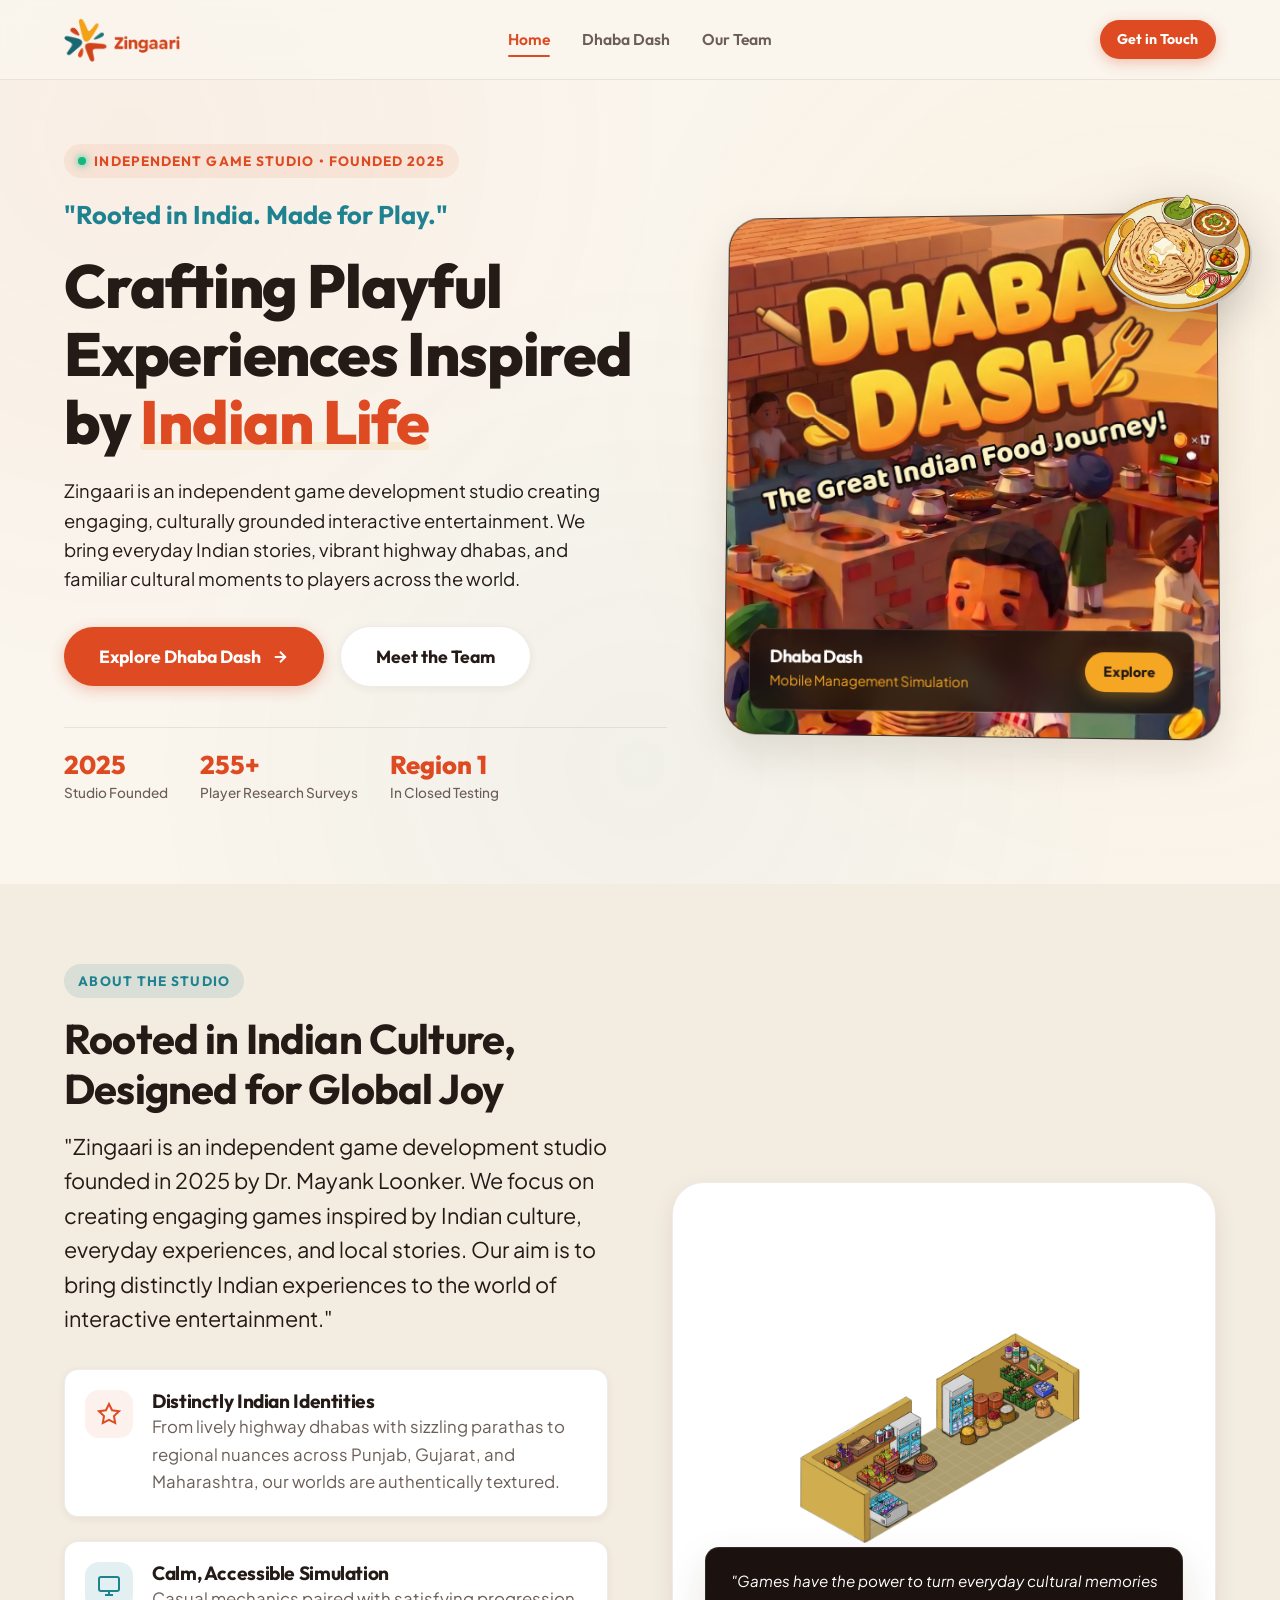
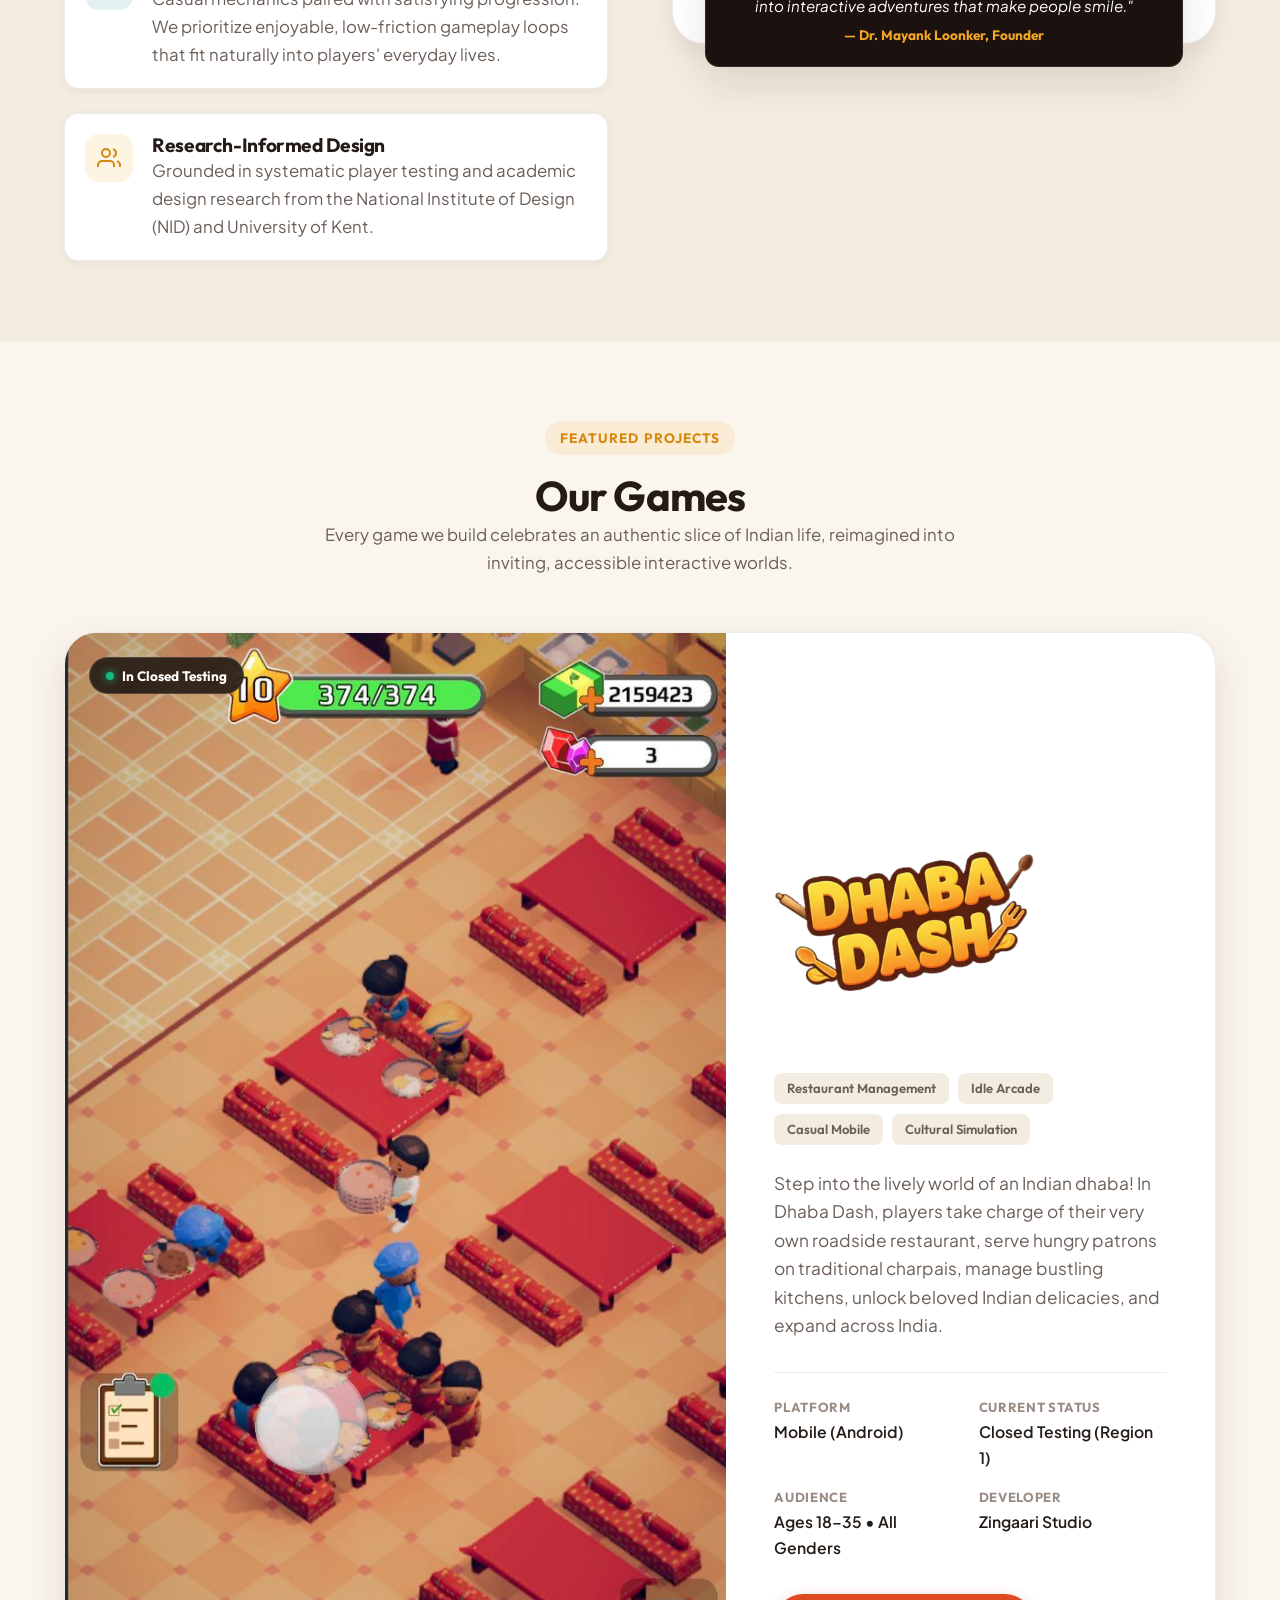
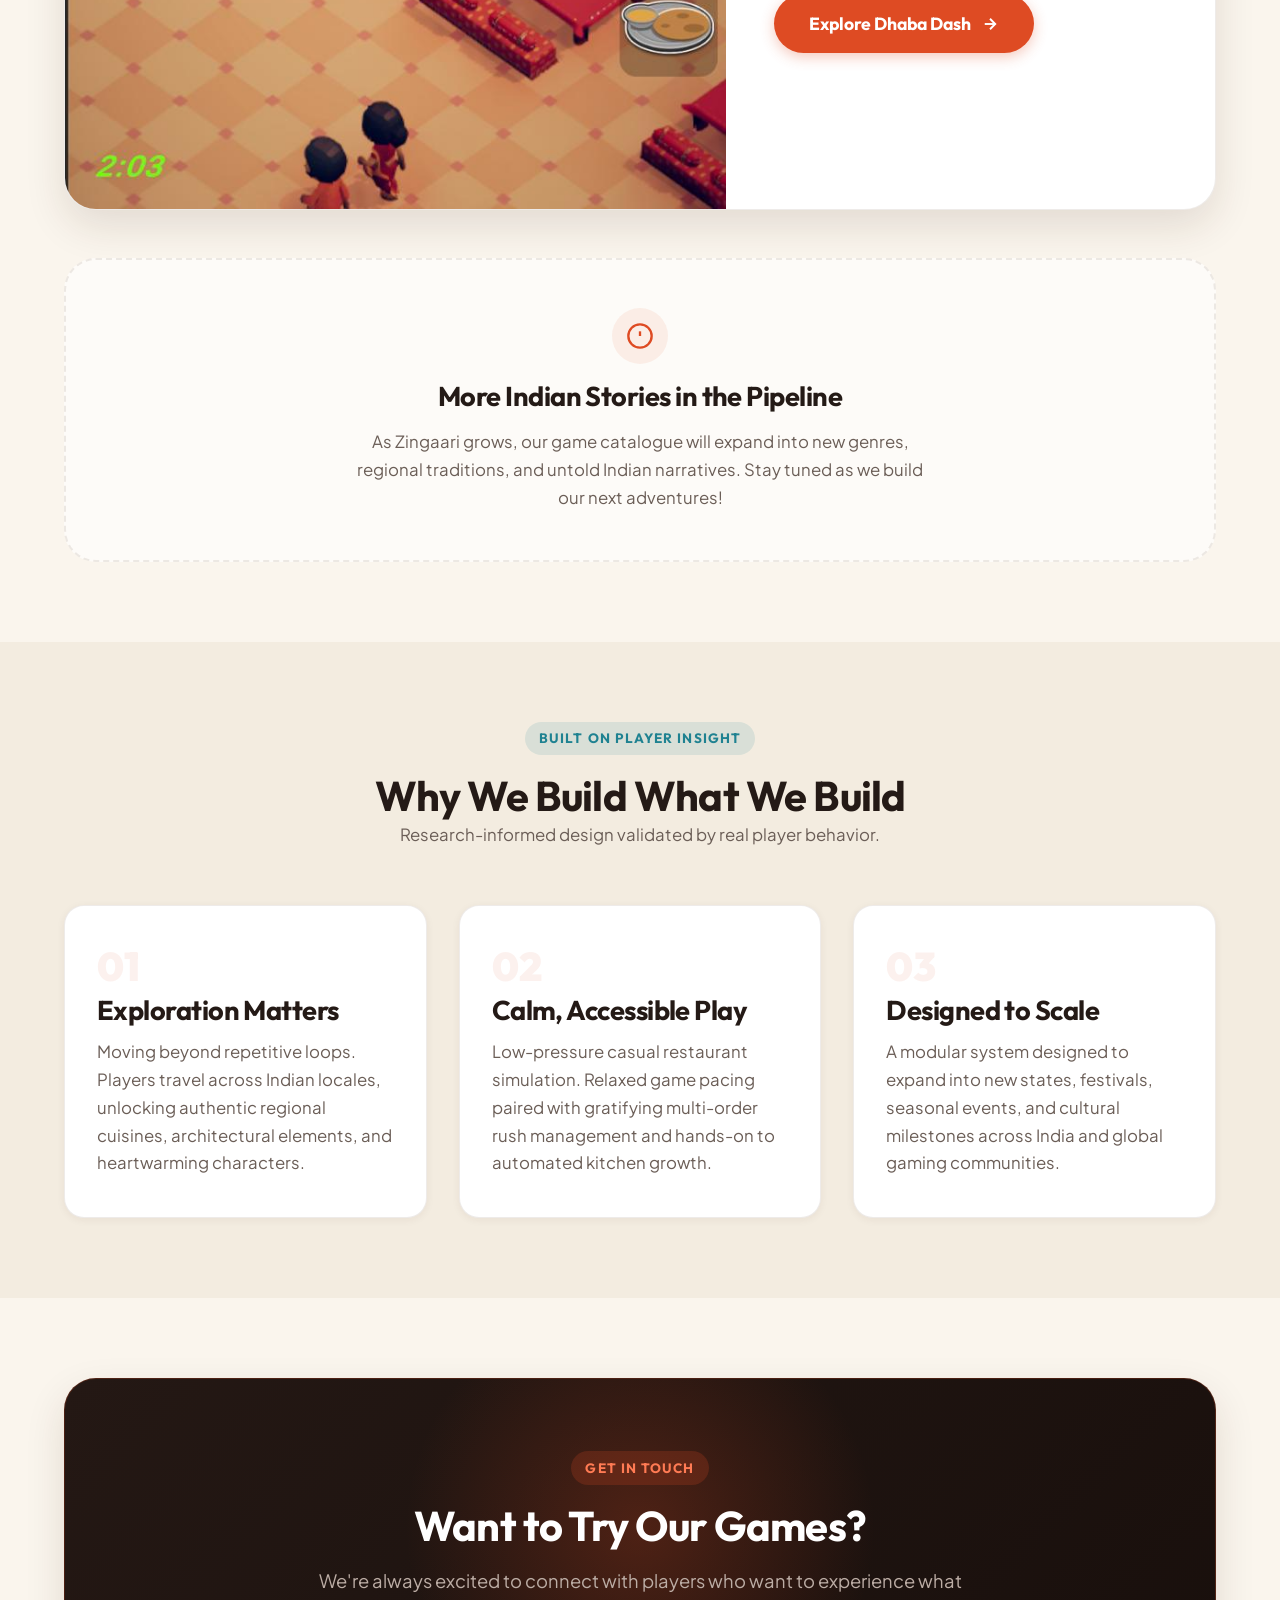
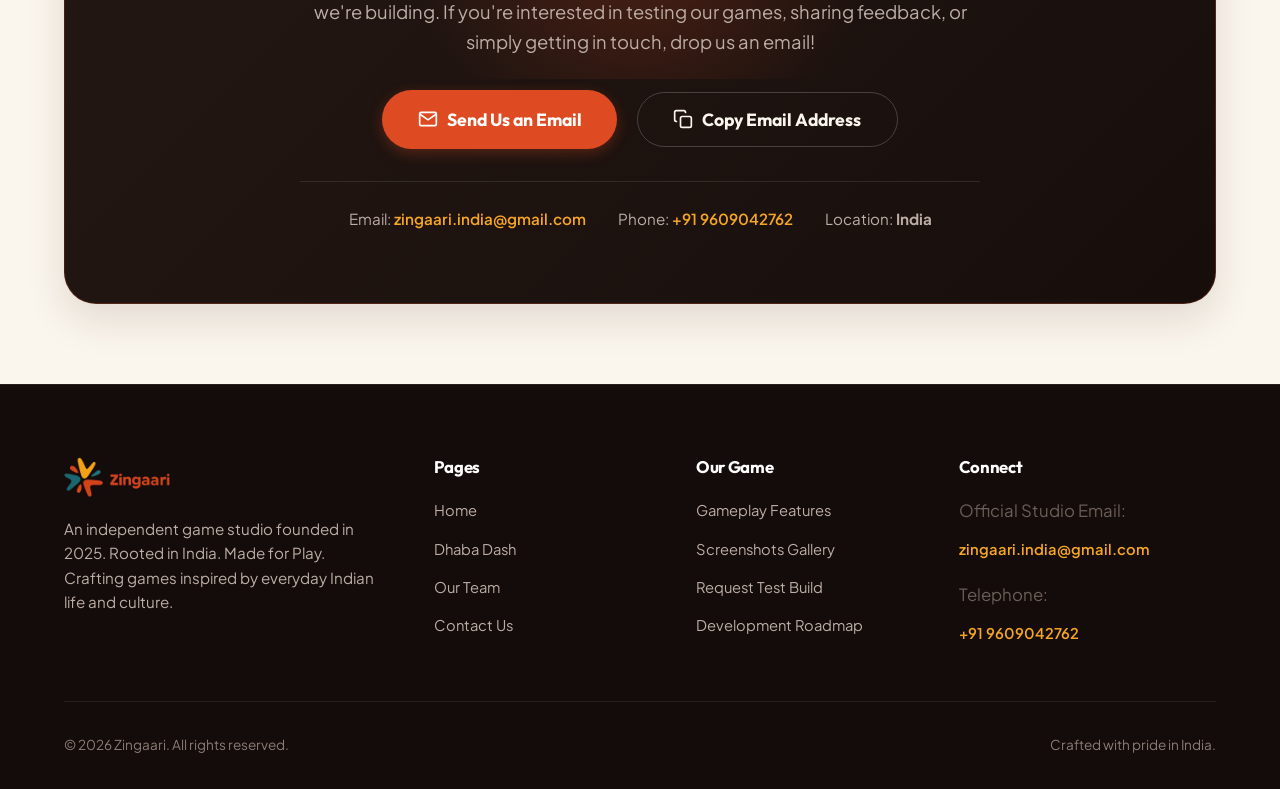
==== index.html @ 35b3c52f "Initial commit" ====
<!DOCTYPE html>
<html lang="en">
<head>
  <meta charset="UTF-8">
  <meta name="viewport" content="width=device-width, initial-scale=1.0">
  <title>Zingaari | Rooted in India. Made for Play.</title>
  <meta name="description" content="Zingaari is an independent game development studio founded in 2025 by Dr. Mayank Loonker. We create games inspired by Indian culture, everyday experiences, and local stories.">
  <meta name="keywords" content="Zingaari, Dhaba Dash, Indian game studio, Mayank Loonker, Indian mobile games, restaurant management game, game development India">
  <meta name="author" content="Zingaari">

  <!-- Open Graph / Social Sharing -->
  <meta property="og:type" content="website">
  <meta property="og:title" content="Zingaari | Rooted in India. Made for Play.">
  <meta property="og:description" content="Independent game studio creating interactive entertainment rooted in Indian culture, food, and everyday stories.">
  <meta property="og:image" content="assets/images/games/dhaba-dash-poster.jpg">
  <meta property="twitter:card" content="summary_large_image">

  <!-- Favicon -->
  <link rel="icon" type="image/png" href="favicon.png">
  <link rel="apple-touch-icon" href="apple-touch-icon.png">

  <!-- Google Fonts -->
  <link rel="preconnect" href="https://fonts.googleapis.com">
  <link rel="preconnect" href="https://fonts.gstatic.com" crossorigin>
  <link href="https://fonts.googleapis.com/css2?family=Outfit:wght@400;500;600;700;800;900&family=Plus+Jakarta+Sans:ital,wght@0,400;0,500;0,600;0,700;0,800;1,400&display=swap" rel="stylesheet">

  <!-- Stylesheet -->
  <link rel="stylesheet" href="assets/css/style.css">
</head>
<body>

  <!-- Navigation Bar -->
  <header class="site-header" role="banner">
    <div class="container nav-container">
      <a href="index.html" class="brand-logo" aria-label="Zingaari Home">
        <img src="assets/images/zingaari-logo.png" alt="Zingaari Studio Logo">
      </a>

      <nav class="nav-navigation" role="navigation" aria-label="Main Navigation">
        <ul class="nav-menu">
          <li><a href="index.html" class="nav-link active">Home</a></li>
          <li><a href="dhaba-dash.html" class="nav-link">Dhaba Dash</a></li>
          <li><a href="team.html" class="nav-link">Our Team</a></li>
        </ul>
      </nav>

      <div class="nav-actions">
        <a href="#contact" class="btn btn-primary btn-sm">Get in Touch</a>
        <button class="mobile-nav-toggle" aria-label="Toggle navigation menu" aria-expanded="false">
          <svg viewBox="0 0 24 24" fill="none" stroke="currentColor" stroke-width="2">
            <line x1="3" y1="12" x2="21" y2="12"></line>
            <line x1="3" y1="6" x2="21" y2="6"></line>
            <line x1="3" y1="18" x2="21" y2="18"></line>
          </svg>
        </button>
      </div>
    </div>

    <!-- Mobile Drawer Menu -->
    <div class="mobile-menu" role="dialog" aria-modal="true" aria-label="Mobile Navigation">
      <ul class="mobile-menu-links">
        <li><a href="index.html" class="nav-link active">Home</a></li>
        <li><a href="dhaba-dash.html" class="nav-link">Dhaba Dash (Our Game)</a></li>
        <li><a href="team.html" class="nav-link">Our Team</a></li>
        <li><a href="#contact" class="nav-link">Contact & Playtest</a></li>
      </ul>
      <a href="mailto:zingaari.india@gmail.com" class="btn btn-primary btn-sm" style="width: 100%;">Email the Studio</a>
    </div>
  </header>

  <!-- Hero Section -->
  <main>
    <section class="section hero-home">
      <div class="container">
        <div class="hero-grid">
          <div class="hero-content">
            <div class="eyebrow">
              <span class="status-dot"></span> Independent Game Studio • Founded 2025
            </div>
            <div class="hero-tagline">"Rooted in India. Made for Play."</div>
            <h1 class="hero-title">
              Crafting Playful Experiences Inspired by <span class="highlight">Indian Life</span>
            </h1>
            <p class="hero-description text-lead">
              Zingaari is an independent game development studio creating engaging, culturally grounded interactive entertainment. We bring everyday Indian stories, vibrant highway dhabas, and familiar cultural moments to players across the world.
            </p>

            <div class="hero-cta-group">
              <a href="dhaba-dash.html" class="btn btn-primary btn-lg">
                Explore Dhaba Dash
                <svg width="18" height="18" viewBox="0 0 24 24" fill="none" stroke="currentColor" stroke-width="2.5"><line x1="5" y1="12" x2="19" y2="12"></line><polyline points="12 5 19 12 12 19"></polyline></svg>
              </a>
              <a href="team.html" class="btn btn-secondary btn-lg">Meet the Team</a>
            </div>

            <!-- Stats Strip -->
            <div class="hero-stats-strip">
              <div class="hero-stat-item">
                <span class="hero-stat-value">2025</span>
                <span class="hero-stat-label">Studio Founded</span>
              </div>
              <div class="hero-stat-item">
                <span class="hero-stat-value">255+</span>
                <span class="hero-stat-label">Player Research Surveys</span>
              </div>
              <div class="hero-stat-item">
                <span class="hero-stat-value">Region 1</span>
                <span class="hero-stat-label">In Closed Testing</span>
              </div>
            </div>
          </div>

          <!-- Hero Art Showcase -->
          <div class="hero-visual">
            <div class="hero-art-card">
              <img src="assets/images/games/dhaba-dash-poster.jpg" alt="Dhaba Dash Key Artwork - Dashing through the Indian Dhaba" loading="eager">
              <div class="hero-badge-floating">
                <div class="badge-info">
                  <h4>Dhaba Dash</h4>
                  <span>Mobile Management Simulation</span>
                </div>
                <a href="dhaba-dash.html" class="btn btn-gold btn-sm">Explore</a>
              </div>
            </div>
            <!-- Paratha accent element -->
            <img src="assets/images/illustrations/paratha-platter.png" alt="Aloo Paratha Thali" class="floating-paratha-art">
          </div>
        </div>
      </div>
    </section>

    <!-- About Zingaari Section -->
    <section class="section section-alt" id="about">
      <div class="container">
        <div class="about-grid">
          <div class="about-content">
            <div class="eyebrow eyebrow-teal">About The Studio</div>
            <h2>Rooted in Indian Culture, Designed for Global Joy</h2>
            <p class="text-lead" style="margin-top: 1rem;">
              "Zingaari is an independent game development studio founded in 2025 by Dr. Mayank Loonker. We focus on creating engaging games inspired by Indian culture, everyday experiences, and local stories. Our aim is to bring distinctly Indian experiences to the world of interactive entertainment."
            </p>

            <div class="about-features">
              <div class="about-feature-item">
                <div class="feature-icon-wrapper">
                  <svg viewBox="0 0 24 24" fill="none" stroke="currentColor" stroke-width="2"><path d="M12 2l3.09 6.26L22 9.27l-5 4.87 1.18 6.88L12 17.77l-6.18 3.25L7 14.14 2 9.27l6.91-1.01L12 2z"></path></svg>
                </div>
                <div>
                  <h4>Distinctly Indian Identities</h4>
                  <p>From lively highway dhabas with sizzling parathas to regional nuances across Punjab, Gujarat, and Maharashtra, our worlds are authentically textured.</p>
                </div>
              </div>

              <div class="about-feature-item">
                <div class="feature-icon-wrapper feature-icon-teal">
                  <svg viewBox="0 0 24 24" fill="none" stroke="currentColor" stroke-width="2"><rect x="2" y="3" width="20" height="14" rx="2" ry="2"></rect><line x1="8" y1="21" x2="16" y2="21"></line><line x1="12" y1="17" x2="12" y2="21"></line></svg>
                </div>
                <div>
                  <h4>Calm, Accessible Simulation</h4>
                  <p>Casual mechanics paired with satisfying progression. We prioritize enjoyable, low-friction gameplay loops that fit naturally into players' everyday lives.</p>
                </div>
              </div>

              <div class="about-feature-item">
                <div class="feature-icon-wrapper feature-icon-gold">
                  <svg viewBox="0 0 24 24" fill="none" stroke="currentColor" stroke-width="2"><path d="M17 21v-2a4 4 0 0 0-4-4H5a4 4 0 0 0-4 4v2"></path><circle cx="9" cy="7" r="4"></circle><path d="M23 21v-2a4 4 0 0 0-3-3.87"></path><path d="M16 3.13a4 4 0 0 1 0 7.75"></path></svg>
                </div>
                <div>
                  <h4>Research-Informed Design</h4>
                  <p>Grounded in systematic player testing and academic design research from the National Institute of Design (NID) and University of Kent.</p>
                </div>
              </div>
            </div>
          </div>

          <div class="about-visual">
            <div class="about-illustration-wrap">
              <img src="assets/images/illustrations/pantry-store.png" alt="Dhaba Dash Isometric Pantry & Spice Store">
              <div class="quote-bubble">
                "Games have the power to turn everyday cultural memories into interactive adventures that make people smile."
                <cite>— Dr. Mayank Loonker, Founder</cite>
              </div>
            </div>
          </div>
        </div>
      </div>
    </section>

    <!-- Our Games Section -->
    <section class="section" id="games">
      <div class="container">
        <div class="section-header">
          <div class="eyebrow eyebrow-gold">Featured Projects</div>
          <h2>Our Games</h2>
          <p>Every game we build celebrates an authentic slice of Indian life, reimagined into inviting, accessible interactive worlds.</p>
        </div>

        <div class="games-showcase">
          <!-- Flagship Game: Dhaba Dash -->
          <article class="game-card-flagship">
            <div class="game-card-visual">
              <img src="assets/images/games/gameplay-serving.jpg" alt="Dhaba Dash In-Game Gameplay - Serving food on Charpais">
              <div class="game-tag-pill">
                <span class="status-dot"></span> In Closed Testing
              </div>
            </div>

            <div class="game-card-content">
              <div class="game-logo-display">
                <img src="assets/images/games/dhaba-dash-logo.png" alt="Dhaba Dash Game Logo">
              </div>

              <div class="game-genre-badges">
                <span class="badge-meta">Restaurant Management</span>
                <span class="badge-meta">Idle Arcade</span>
                <span class="badge-meta">Casual Mobile</span>
                <span class="badge-meta">Cultural Simulation</span>
              </div>

              <p class="game-desc">
                Step into the lively world of an Indian dhaba! In Dhaba Dash, players take charge of their very own roadside restaurant, serve hungry patrons on traditional charpais, manage bustling kitchens, unlock beloved Indian delicacies, and expand across India.
              </p>

              <div class="game-specs-mini">
                <div class="spec-entry">
                  <strong>Platform</strong>
                  <span>Mobile (Android)</span>
                </div>
                <div class="spec-entry">
                  <strong>Current Status</strong>
                  <span>Closed Testing (Region 1)</span>
                </div>
                <div class="spec-entry">
                  <strong>Audience</strong>
                  <span>Ages 18–35 • All Genders</span>
                </div>
                <div class="spec-entry">
                  <strong>Developer</strong>
                  <span>Zingaari Studio</span>
                </div>
              </div>

              <div class="game-actions">
                <a href="dhaba-dash.html" class="btn btn-primary btn-lg">
                  Explore Dhaba Dash
                  <svg width="18" height="18" viewBox="0 0 24 24" fill="none" stroke="currentColor" stroke-width="2.5"><line x1="5" y1="12" x2="19" y2="12"></line><polyline points="12 5 19 12 12 19"></polyline></svg>
                </a>
              </div>
            </div>
          </article>

          <!-- Future Game Slot -->
          <div class="game-card-future">
            <div class="future-icon">
              <svg viewBox="0 0 24 24" fill="none" stroke="currentColor" stroke-width="2"><circle cx="12" cy="12" r="10"></circle><line x1="12" y1="8" x2="12" y2="12"></line><line x1="12" y1="16" x2="12.01" y2="16"></line></svg>
            </div>
            <h3>More Indian Stories in the Pipeline</h3>
            <p style="max-width: 580px; margin: 0 auto;">
              As Zingaari grows, our game catalogue will expand into new genres, regional traditions, and untold Indian narratives. Stay tuned as we build our next adventures!
            </p>
          </div>
        </div>
      </div>
    </section>

    <!-- Studio Pillars & Numbers Section -->
    <section class="section section-alt">
      <div class="container">
        <div class="section-header">
          <div class="eyebrow eyebrow-teal">Built on Player Insight</div>
          <h2>Why We Build What We Build</h2>
          <p>Research-informed design validated by real player behavior.</p>
        </div>

        <div class="pillars-grid">
          <div class="pillar-card">
            <div class="pillar-number">01</div>
            <h3>Exploration Matters</h3>
            <p>Moving beyond repetitive loops. Players travel across Indian locales, unlocking authentic regional cuisines, architectural elements, and heartwarming characters.</p>
          </div>

          <div class="pillar-card">
            <div class="pillar-number">02</div>
            <h3>Calm, Accessible Play</h3>
            <p>Low-pressure casual restaurant simulation. Relaxed game pacing paired with gratifying multi-order rush management and hands-on to automated kitchen growth.</p>
          </div>

          <div class="pillar-card">
            <div class="pillar-number">03</div>
            <h3>Designed to Scale</h3>
            <p>A modular system designed to expand into new states, festivals, seasonal events, and cultural milestones across India and global gaming communities.</p>
          </div>
        </div>
      </div>
    </section>

    <!-- Contact & Playtest Section -->
    <section class="section" id="contact">
      <div class="container">
        <div class="contact-card-banner">
          <div class="contact-card-inner">
            <div class="eyebrow" style="background: rgba(222, 75, 35, 0.2); color: #FF7B54;">Get In Touch</div>
            <h2>Want to Try Our Games?</h2>
            <p>
              We're always excited to connect with players who want to experience what we're building. If you're interested in testing our games, sharing feedback, or simply getting in touch, drop us an email!
            </p>

            <div class="contact-action-group">
              <a href="mailto:zingaari.india@gmail.com?subject=Inquiry%20from%20Zingaari%20Website" class="btn btn-primary btn-lg">
                <svg width="20" height="20" viewBox="0 0 24 24" fill="none" stroke="currentColor" stroke-width="2"><path d="M4 4h16c1.1 0 2 .9 2 2v12c0 1.1-.9 2-2 2H4c-1.1 0-2-.9-2-2V6c0-1.1.9-2 2-2z"></path><polyline points="22,6 12,13 2,6"></polyline></svg>
                Send Us an Email
              </a>
              <button onclick="copyEmail('zingaari.india@gmail.com', event)" class="btn btn-outline-dark btn-lg">
                <svg width="20" height="20" viewBox="0 0 24 24" fill="none" stroke="currentColor" stroke-width="2"><rect x="9" y="9" width="13" height="13" rx="2" ry="2"></rect><path d="M5 15H4a2 2 0 0 1-2-2V4a2 2 0 0 1 2-2h9a2 2 0 0 1 2 2v1"></path></svg>
                Copy Email Address
              </button>
            </div>

            <div class="contact-meta-row">
              <div>Email: <a href="mailto:zingaari.india@gmail.com" class="meta-link">zingaari.india@gmail.com</a></div>
              <div>Phone: <a href="tel:+919609042762" class="meta-link">+91 9609042762</a></div>
              <div>Location: <strong>India</strong></div>
            </div>
          </div>
        </div>
      </div>
    </section>
  </main>

  <!-- Footer -->
  <footer class="site-footer" role="contentinfo">
    <div class="container">
      <div class="footer-top">
        <div class="footer-brand">
          <img src="assets/images/zingaari-logo.png" alt="Zingaari Studio Logo">
          <p>
            An independent game studio founded in 2025. Rooted in India. Made for Play. Crafting games inspired by everyday Indian life and culture.
          </p>
        </div>

        <div class="footer-col">
          <h4>Pages</h4>
          <ul class="footer-links">
            <li><a href="index.html">Home</a></li>
            <li><a href="dhaba-dash.html">Dhaba Dash</a></li>
            <li><a href="team.html">Our Team</a></li>
            <li><a href="#contact">Contact Us</a></li>
          </ul>
        </div>

        <div class="footer-col">
          <h4>Our Game</h4>
          <ul class="footer-links">
            <li><a href="dhaba-dash.html#features">Gameplay Features</a></li>
            <li><a href="dhaba-dash.html#visuals">Screenshots Gallery</a></li>
            <li><a href="dhaba-dash.html#playtest">Request Test Build</a></li>
            <li><a href="dhaba-dash.html#roadmap">Development Roadmap</a></li>
          </ul>
        </div>

        <div class="footer-col">
          <h4>Connect</h4>
          <div class="footer-contact-info">
            <p>Official Studio Email:</p>
            <a href="mailto:zingaari.india@gmail.com">zingaari.india@gmail.com</a>
            <p style="margin-top: 0.5rem;">Telephone:</p>
            <a href="tel:+919609042762">+91 9609042762</a>
          </div>
        </div>
      </div>

      <div class="footer-bottom">
        <div>&copy; 2026 Zingaari. All rights reserved.</div>
        <div>Crafted with pride in India.</div>
      </div>
    </div>
  </footer>

  <script src="assets/js/main.js"></script>
</body>
</html>
---- assets/css/style.css ----
/* ==========================================================================
   Zingaari Studio - Official Website Stylesheet
   Rooted in India. Made for Play.
   ========================================================================== */

:root {
  /* Brand Color Palette */
  --color-primary: #DE4B23;         /* Zingaari Terracotta Vermilion */
  --color-primary-dark: #B83512;
  --color-primary-light: #FF663D;
  --color-primary-soft: rgba(222, 75, 35, 0.08);
  --color-primary-glow: rgba(222, 75, 35, 0.25);

  --color-secondary: #F5A623;       /* Marigold / Amber Gold */
  --color-secondary-dark: #D4880D;
  --color-secondary-soft: rgba(245, 166, 35, 0.12);

  --color-teal: #1F8291;            /* Indian Heritage Teal */
  --color-teal-dark: #15626D;
  --color-teal-soft: rgba(31, 130, 145, 0.12);

  /* Light Theme / Parchment Canvas */
  --bg-page: #FAF5ED;              /* Warm parchment */
  --bg-page-alt: #F3ECE0;          /* Warm sand */
  --bg-card: #FFFFFF;
  --bg-card-hover: #FFFFFF;
  --text-main: #241A16;            /* Deep spiced charcoal */
  --text-muted: #6B5E57;
  --text-subtle: #988B83;
  --border-light: rgba(90, 60, 45, 0.10);
  --border-hover: rgba(222, 75, 35, 0.35);

  /* Dark Theme Accents */
  --bg-dark: #1B120F;              /* Tandoor dark charcoal */
  --bg-dark-card: #271C17;
  --bg-dark-card-hover: #33241F;
  --text-dark-main: #FAF5ED;
  --text-dark-muted: #BCADA5;
  --border-dark: rgba(255, 255, 255, 0.08);

  /* Typography */
  --font-heading: 'Outfit', -apple-system, BlinkMacSystemFont, 'Segoe UI', Roboto, sans-serif;
  --font-body: 'Plus Jakarta Sans', -apple-system, BlinkMacSystemFont, 'Segoe UI', Roboto, sans-serif;

  /* Shadows */
  --shadow-sm: 0 2px 8px rgba(60, 30, 20, 0.06);
  --shadow-md: 0 8px 24px rgba(60, 30, 20, 0.08);
  --shadow-lg: 0 16px 40px rgba(60, 30, 20, 0.12);
  --shadow-glow: 0 10px 30px rgba(222, 75, 35, 0.25);

  /* Radii */
  --radius-sm: 8px;
  --radius-md: 14px;
  --radius-lg: 20px;
  --radius-xl: 32px;
  --radius-full: 9999px;

  /* Layout */
  --container-max: 1200px;
  --nav-height: 80px;
  --transition-fast: 0.2s cubic-bezier(0.16, 1, 0.3, 1);
  --transition-smooth: 0.3s cubic-bezier(0.16, 1, 0.3, 1);
}

/* Base Reset */
*, *::before, *::after {
  box-sizing: border-box;
  margin: 0;
  padding: 0;
}

html {
  font-size: 16px;
  scroll-behavior: smooth;
  scroll-padding-top: calc(var(--nav-height) + 20px);
  -webkit-font-smoothing: antialiased;
  -moz-osx-font-smoothing: grayscale;
}

body {
  font-family: var(--font-body);
  color: var(--text-main);
  background-color: var(--bg-page);
  line-height: 1.65;
  overflow-x: hidden;
  position: relative;
}

/* Background Atmosphere */
body::before {
  content: '';
  position: fixed;
  top: 0;
  left: 0;
  width: 100vw;
  height: 100vh;
  background-image: 
    radial-gradient(circle at 10% 15%, rgba(222, 75, 35, 0.04) 0%, transparent 40%),
    radial-gradient(circle at 90% 45%, rgba(245, 166, 35, 0.05) 0%, transparent 45%),
    radial-gradient(circle at 50% 85%, rgba(31, 130, 145, 0.04) 0%, transparent 50%);
  pointer-events: none;
  z-index: -1;
}

img {
  max-width: 100%;
  height: auto;
  display: block;
}

a {
  color: inherit;
  text-decoration: none;
  transition: var(--transition-fast);
}

button {
  font-family: inherit;
  border: none;
  background: none;
  cursor: pointer;
  outline: none;
}

/* Typography Helpers */
h1, h2, h3, h4, h5, h6 {
  font-family: var(--font-heading);
  color: var(--text-main);
  line-height: 1.2;
  font-weight: 700;
  letter-spacing: -0.02em;
}

h1 { font-size: clamp(2.4rem, 5vw, 3.8rem); font-weight: 800; }
h2 { font-size: clamp(1.8rem, 3.5vw, 2.6rem); }
h3 { font-size: clamp(1.3rem, 2.2vw, 1.7rem); }
h4 { font-size: 1.2rem; }

p {
  color: var(--text-muted);
  font-size: 1.05rem;
}

.text-lead {
  font-size: clamp(1.15rem, 2vw, 1.35rem);
  line-height: 1.6;
  color: var(--text-main);
}

.eyebrow {
  display: inline-flex;
  align-items: center;
  gap: 0.5rem;
  font-family: var(--font-heading);
  font-size: 0.85rem;
  font-weight: 700;
  text-transform: uppercase;
  letter-spacing: 0.08em;
  color: var(--color-primary);
  background: var(--color-primary-soft);
  padding: 0.35rem 0.9rem;
  border-radius: var(--radius-full);
  margin-bottom: 1rem;
}

.eyebrow-teal {
  color: var(--color-teal);
  background: var(--color-teal-soft);
}

.eyebrow-gold {
  color: var(--color-secondary-dark);
  background: var(--color-secondary-soft);
}

/* Layout Containers */
.container {
  width: 100%;
  max-width: var(--container-max);
  margin-left: auto;
  margin-right: auto;
  padding-left: 1.5rem;
  padding-right: 1.5rem;
}

.section {
  padding: 5rem 0;
  position: relative;
}

.section-lg {
  padding: 7rem 0;
}

.section-dark {
  background-color: var(--bg-dark);
  color: var(--text-dark-main);
}

.section-dark h1,
.section-dark h2,
.section-dark h3,
.section-dark h4 {
  color: var(--text-dark-main);
}

.section-dark p {
  color: var(--text-dark-muted);
}

.section-alt {
  background-color: var(--bg-page-alt);
}

.section-header {
  text-align: center;
  max-width: 680px;
  margin: 0 auto 3.5rem;
}

.section-header.text-left {
  text-align: left;
  margin-left: 0;
}

/* ==========================================================================
   Navigation Bar
   ========================================================================== */

.site-header {
  position: sticky;
  top: 0;
  width: 100%;
  height: var(--nav-height);
  background: rgba(250, 245, 237, 0.88);
  backdrop-filter: blur(12px);
  -webkit-backdrop-filter: blur(12px);
  border-bottom: 1px solid var(--border-light);
  z-index: 1000;
  transition: var(--transition-smooth);
}

.site-header.scrolled {
  background: rgba(250, 245, 237, 0.96);
  box-shadow: 0 4px 20px rgba(40, 20, 10, 0.05);
}

.nav-container {
  display: flex;
  align-items: center;
  justify-content: space-between;
  height: 100%;
}

.brand-logo {
  display: flex;
  align-items: center;
  gap: 0.75rem;
  text-decoration: none;
}

.brand-logo img {
  height: 44px;
  width: auto;
  transition: transform var(--transition-fast);
}

.brand-logo:hover img {
  transform: scale(1.03);
}

.nav-menu {
  display: flex;
  align-items: center;
  gap: 2rem;
  list-style: none;
}

.nav-link {
  font-family: var(--font-heading);
  font-size: 0.98rem;
  font-weight: 600;
  color: var(--text-muted);
  position: relative;
  padding: 0.4rem 0;
  transition: color var(--transition-fast);
}

.nav-link:hover {
  color: var(--color-primary);
}

.nav-link.active {
  color: var(--color-primary);
}

.nav-link.active::after {
  content: '';
  position: absolute;
  bottom: -2px;
  left: 0;
  width: 100%;
  height: 2px;
  background: var(--color-primary);
  border-radius: var(--radius-full);
}

.nav-actions {
  display: flex;
  align-items: center;
  gap: 1rem;
}

/* Buttons */
.btn {
  display: inline-flex;
  align-items: center;
  justify-content: center;
  gap: 0.6rem;
  font-family: var(--font-heading);
  font-size: 0.98rem;
  font-weight: 700;
  padding: 0.75rem 1.6rem;
  border-radius: var(--radius-full);
  transition: all var(--transition-fast);
  cursor: pointer;
  white-space: nowrap;
}

.btn-primary {
  background: var(--color-primary);
  color: #FFFFFF;
  box-shadow: 0 4px 14px rgba(222, 75, 35, 0.3);
}

.btn-primary:hover {
  background: var(--color-primary-dark);
  box-shadow: 0 6px 20px rgba(222, 75, 35, 0.4);
  transform: translateY(-2px);
  color: #FFFFFF;
}

.btn-secondary {
  background: #FFFFFF;
  color: var(--text-main);
  border: 1px solid var(--border-light);
  box-shadow: var(--shadow-sm);
}

.btn-secondary:hover {
  border-color: var(--color-primary);
  color: var(--color-primary);
  transform: translateY(-2px);
}

.btn-outline-dark {
  background: transparent;
  color: var(--text-dark-main);
  border: 1px solid rgba(255, 255, 255, 0.2);
}

.btn-outline-dark:hover {
  background: rgba(255, 255, 255, 0.1);
  border-color: #FFFFFF;
  transform: translateY(-2px);
}

.btn-gold {
  background: var(--color-secondary);
  color: #241A16;
  box-shadow: 0 4px 14px rgba(245, 166, 35, 0.35);
}

.btn-gold:hover {
  background: var(--color-secondary-dark);
  color: #FFFFFF;
  transform: translateY(-2px);
}

.btn-sm {
  padding: 0.5rem 1.1rem;
  font-size: 0.88rem;
}

.btn-lg {
  padding: 0.95rem 2.2rem;
  font-size: 1.1rem;
}

/* Mobile Toggle */
.mobile-nav-toggle {
  display: none;
  background: transparent;
  border: none;
  cursor: pointer;
  padding: 0.5rem;
  color: var(--text-main);
}

.mobile-nav-toggle svg {
  width: 28px;
  height: 28px;
  display: block;
}

/* Mobile Drawer */
.mobile-menu {
  display: none;
  position: fixed;
  top: var(--nav-height);
  left: 0;
  width: 100%;
  background: var(--bg-page);
  border-bottom: 1px solid var(--border-light);
  padding: 1.5rem;
  box-shadow: var(--shadow-lg);
  z-index: 999;
}

.mobile-menu.open {
  display: block;
}

.mobile-menu-links {
  list-style: none;
  display: flex;
  flex-direction: column;
  gap: 1.2rem;
  margin-bottom: 1.5rem;
}

.mobile-menu-links .nav-link {
  font-size: 1.2rem;
  display: block;
}

/* ==========================================================================
   Home Page: Hero Section
   ========================================================================== */

.hero-home {
  padding: 4rem 0 5rem;
  overflow: hidden;
}

.hero-grid {
  display: grid;
  grid-template-columns: 1.1fr 0.9fr;
  gap: 3.5rem;
  align-items: center;
}

.hero-content {
  position: relative;
  z-index: 2;
}

.hero-title {
  margin-bottom: 1.25rem;
  line-height: 1.12;
}

.hero-title .highlight {
  color: var(--color-primary);
  position: relative;
  display: inline-block;
}

.hero-title .highlight::after {
  content: '';
  position: absolute;
  bottom: 6px;
  left: 0;
  width: 100%;
  height: 8px;
  background: var(--color-secondary-soft);
  z-index: -1;
  border-radius: var(--radius-full);
}

.hero-tagline {
  font-family: var(--font-heading);
  font-size: clamp(1.2rem, 2.2vw, 1.6rem);
  font-weight: 700;
  color: var(--color-teal);
  margin-bottom: 1rem;
}

.hero-description {
  font-size: 1.15rem;
  margin-bottom: 2rem;
  max-width: 540px;
}

.hero-cta-group {
  display: flex;
  flex-wrap: wrap;
  align-items: center;
  gap: 1rem;
  margin-bottom: 2.5rem;
}

.hero-stats-strip {
  display: flex;
  align-items: center;
  gap: 2rem;
  padding-top: 1.5rem;
  border-top: 1px solid var(--border-light);
}

.hero-stat-item {
  display: flex;
  flex-direction: column;
}

.hero-stat-value {
  font-family: var(--font-heading);
  font-size: 1.6rem;
  font-weight: 800;
  color: var(--color-primary);
  line-height: 1;
}

.hero-stat-label {
  font-size: 0.85rem;
  color: var(--text-muted);
  font-weight: 500;
  margin-top: 0.25rem;
}

/* Hero Visual Card */
.hero-visual {
  position: relative;
}

.hero-art-card {
  position: relative;
  border-radius: var(--radius-xl);
  overflow: hidden;
  box-shadow: var(--shadow-lg);
  background: var(--bg-dark-card);
  border: 1px solid rgba(255, 255, 255, 0.1);
  transform: perspective(1000px) rotateY(-3deg) rotateX(2deg);
  transition: transform var(--transition-smooth);
}

.hero-art-card:hover {
  transform: perspective(1000px) rotateY(0deg) rotateX(0deg);
}

.hero-art-card img {
  width: 100%;
  height: 520px;
  object-fit: cover;
  object-position: center top;
}

.hero-badge-floating {
  position: absolute;
  bottom: 1.5rem;
  left: 1.5rem;
  right: 1.5rem;
  background: rgba(27, 18, 15, 0.85);
  backdrop-filter: blur(12px);
  padding: 1rem 1.25rem;
  border-radius: var(--radius-md);
  border: 1px solid rgba(255, 255, 255, 0.12);
  display: flex;
  align-items: center;
  justify-content: space-between;
  color: #FFFFFF;
}

.badge-info h4 {
  font-size: 1.1rem;
  color: #FFFFFF;
}

.badge-info span {
  font-size: 0.85rem;
  color: var(--color-secondary);
}

.floating-paratha-art {
  position: absolute;
  top: -2.5rem;
  right: -2.5rem;
  width: 160px;
  height: 160px;
  filter: drop-shadow(0 12px 24px rgba(0, 0, 0, 0.18));
  animation: floatSlow 6s ease-in-out infinite alternate;
  z-index: 3;
}

@keyframes floatSlow {
  0% { transform: translateY(0px) rotate(0deg); }
  100% { transform: translateY(-14px) rotate(6deg); }
}

/* ==========================================================================
   Home: About Zingaari Section
   ========================================================================== */

.about-grid {
  display: grid;
  grid-template-columns: 1fr 1fr;
  gap: 4rem;
  align-items: center;
}

.about-features {
  display: flex;
  flex-direction: column;
  gap: 1.5rem;
  margin-top: 2rem;
}

.about-feature-item {
  display: flex;
  align-items: flex-start;
  gap: 1.2rem;
  padding: 1.25rem;
  background: var(--bg-card);
  border-radius: var(--radius-md);
  border: 1px solid var(--border-light);
  box-shadow: var(--shadow-sm);
  transition: transform var(--transition-fast), border-color var(--transition-fast);
}

.about-feature-item:hover {
  transform: translateX(6px);
  border-color: var(--color-primary);
}

.feature-icon-wrapper {
  width: 48px;
  height: 48px;
  border-radius: var(--radius-md);
  background: var(--color-primary-soft);
  color: var(--color-primary);
  display: flex;
  align-items: center;
  justify-content: center;
  flex-shrink: 0;
}

.feature-icon-teal {
  background: var(--color-teal-soft);
  color: var(--color-teal);
}

.feature-icon-gold {
  background: var(--color-secondary-soft);
  color: var(--color-secondary-dark);
}

.feature-icon-wrapper svg {
  width: 24px;
  height: 24px;
}

.about-illustration-wrap {
  position: relative;
  background: var(--bg-card);
  border-radius: var(--radius-xl);
  padding: 2.5rem;
  border: 1px solid var(--border-light);
  box-shadow: var(--shadow-md);
  text-align: center;
}

.about-illustration-wrap img {
  margin: 0 auto;
  max-height: 380px;
  object-fit: contain;
}

.quote-bubble {
  position: absolute;
  bottom: -1.5rem;
  left: 2rem;
  right: 2rem;
  background: var(--bg-dark);
  color: #FFFFFF;
  padding: 1.2rem 1.5rem;
  border-radius: var(--radius-md);
  border: 1px solid rgba(255, 255, 255, 0.1);
  box-shadow: var(--shadow-lg);
  font-size: 0.95rem;
  font-style: italic;
}

.quote-bubble cite {
  display: block;
  font-style: normal;
  font-family: var(--font-heading);
  font-size: 0.85rem;
  color: var(--color-secondary);
  font-weight: 700;
  margin-top: 0.4rem;
}

/* ==========================================================================
   Home: Featured Games Section
   ========================================================================== */

.games-showcase {
  display: flex;
  flex-direction: column;
  gap: 3rem;
}

.game-card-flagship {
  background: var(--bg-card);
  border-radius: var(--radius-xl);
  border: 1px solid var(--border-light);
  overflow: hidden;
  box-shadow: var(--shadow-lg);
  display: grid;
  grid-template-columns: 1.15fr 0.85fr;
  transition: transform var(--transition-smooth), box-shadow var(--transition-smooth);
}

.game-card-flagship:hover {
  transform: translateY(-4px);
  box-shadow: 0 20px 50px rgba(50, 25, 15, 0.15);
}

.game-card-visual {
  position: relative;
  background: #000;
  overflow: hidden;
}

.game-card-visual img {
  width: 100%;
  height: 100%;
  min-height: 440px;
  object-fit: cover;
  transition: transform 0.6s ease;
}

.game-card-flagship:hover .game-card-visual img {
  transform: scale(1.04);
}

.game-tag-pill {
  position: absolute;
  top: 1.5rem;
  left: 1.5rem;
  background: rgba(27, 18, 15, 0.85);
  backdrop-filter: blur(8px);
  color: #FFFFFF;
  font-family: var(--font-heading);
  font-size: 0.85rem;
  font-weight: 700;
  padding: 0.4rem 1rem;
  border-radius: var(--radius-full);
  display: flex;
  align-items: center;
  gap: 0.5rem;
  border: 1px solid rgba(255, 255, 255, 0.15);
}

.status-dot {
  width: 8px;
  height: 8px;
  border-radius: 50%;
  background: #10B981;
  display: inline-block;
  box-shadow: 0 0 8px #10B981;
}

.game-card-content {
  padding: 3.5rem 3rem;
  display: flex;
  flex-direction: column;
  justify-content: center;
}

.game-logo-display {
  max-width: 260px;
  margin-bottom: 1.5rem;
}

.game-genre-badges {
  display: flex;
  flex-wrap: wrap;
  gap: 0.6rem;
  margin-bottom: 1.5rem;
}

.badge-meta {
  font-size: 0.82rem;
  font-family: var(--font-heading);
  font-weight: 600;
  padding: 0.3rem 0.8rem;
  border-radius: var(--radius-sm);
  background: var(--bg-page-alt);
  color: var(--text-muted);
}

.game-desc {
  font-size: 1.08rem;
  margin-bottom: 2rem;
  line-height: 1.65;
}

.game-specs-mini {
  display: grid;
  grid-template-columns: repeat(2, 1fr);
  gap: 1rem;
  margin-bottom: 2rem;
  padding-top: 1.5rem;
  border-top: 1px solid var(--border-light);
}

.spec-entry strong {
  display: block;
  font-family: var(--font-heading);
  font-size: 0.82rem;
  text-transform: uppercase;
  color: var(--text-subtle);
  letter-spacing: 0.05em;
}

.spec-entry span {
  font-size: 0.98rem;
  color: var(--text-main);
  font-weight: 600;
}

/* Upcoming / Future Game Slot */
.game-card-future {
  background: rgba(255, 255, 255, 0.6);
  border: 2px dashed var(--border-light);
  border-radius: var(--radius-xl);
  padding: 3rem 2rem;
  text-align: center;
  display: flex;
  flex-direction: column;
  align-items: center;
  justify-content: center;
  gap: 1rem;
}

.future-icon {
  width: 56px;
  height: 56px;
  border-radius: 50%;
  background: var(--color-primary-soft);
  color: var(--color-primary);
  display: flex;
  align-items: center;
  justify-content: center;
}

.future-icon svg {
  width: 28px;
  height: 28px;
}

/* ==========================================================================
   Home: Studio Impact / Pillars Section
   ========================================================================== */

.pillars-grid {
  display: grid;
  grid-template-columns: repeat(3, 1fr);
  gap: 2rem;
}

.pillar-card {
  background: var(--bg-card);
  border-radius: var(--radius-lg);
  padding: 2.5rem 2rem;
  border: 1px solid var(--border-light);
  box-shadow: var(--shadow-sm);
  transition: transform var(--transition-fast), border-color var(--transition-fast);
  display: flex;
  flex-direction: column;
}

.pillar-card:hover {
  transform: translateY(-6px);
  border-color: var(--color-primary);
  box-shadow: var(--shadow-md);
}

.pillar-number {
  font-family: var(--font-heading);
  font-size: 2.5rem;
  font-weight: 900;
  color: var(--color-primary-soft);
  margin-bottom: 0.5rem;
  line-height: 1;
}

.pillar-card h3 {
  margin-bottom: 0.75rem;
}

/* ==========================================================================
   Page 2: Dhaba Dash Dedicated Game Page
   ========================================================================== */

.game-hero {
  padding: 4rem 0 5rem;
  background: radial-gradient(circle at 80% 20%, rgba(222, 75, 35, 0.08) 0%, transparent 60%);
}

.game-hero-grid {
  display: grid;
  grid-template-columns: 1fr 1fr;
  gap: 3.5rem;
  align-items: center;
}

.game-hero-logo {
  max-width: 380px;
  margin-bottom: 1.5rem;
  filter: drop-shadow(0 10px 20px rgba(0, 0, 0, 0.1));
}

.game-hero-tagline {
  font-family: var(--font-heading);
  font-size: clamp(1.4rem, 2.5vw, 1.9rem);
  font-weight: 800;
  color: var(--color-primary);
  margin-bottom: 1.25rem;
}

.game-specs-box {
  background: var(--bg-card);
  border-radius: var(--radius-md);
  border: 1px solid var(--border-light);
  padding: 1.5rem;
  display: grid;
  grid-template-columns: repeat(2, 1fr);
  gap: 1.25rem;
  margin: 2rem 0;
  box-shadow: var(--shadow-sm);
}

.game-hero-preview {
  position: relative;
  text-align: center;
}

.game-hero-preview img {
  border-radius: var(--radius-xl);
  box-shadow: var(--shadow-lg);
  max-height: 580px;
  width: auto;
  margin: 0 auto;
}

.game-hero-badge-live {
  position: absolute;
  top: 1.5rem;
  right: 1.5rem;
  background: var(--bg-dark);
  color: #FFFFFF;
  padding: 0.5rem 1.2rem;
  border-radius: var(--radius-full);
  font-family: var(--font-heading);
  font-size: 0.85rem;
  font-weight: 700;
  box-shadow: var(--shadow-md);
  display: flex;
  align-items: center;
  gap: 0.5rem;
}

/* Screenshot Gallery */
.gallery-section {
  background: var(--bg-page-alt);
}

.gallery-filters {
  display: flex;
  justify-content: center;
  flex-wrap: wrap;
  gap: 0.75rem;
  margin-bottom: 2.5rem;
}

.filter-btn {
  font-family: var(--font-heading);
  font-size: 0.92rem;
  font-weight: 700;
  padding: 0.5rem 1.25rem;
  border-radius: var(--radius-full);
  background: var(--bg-card);
  color: var(--text-muted);
  border: 1px solid var(--border-light);
  cursor: pointer;
  transition: all var(--transition-fast);
}

.filter-btn:hover {
  border-color: var(--color-primary);
  color: var(--color-primary);
}

.filter-btn.active {
  background: var(--color-primary);
  color: #FFFFFF;
  border-color: var(--color-primary);
  box-shadow: 0 4px 12px rgba(222, 75, 35, 0.25);
}

.gallery-grid {
  display: grid;
  grid-template-columns: repeat(auto-fill, minmax(280px, 1fr));
  gap: 1.5rem;
}

.gallery-item {
  position: relative;
  border-radius: var(--radius-md);
  overflow: hidden;
  box-shadow: var(--shadow-sm);
  background: var(--bg-card);
  border: 1px solid var(--border-light);
  cursor: pointer;
  transition: transform var(--transition-fast), box-shadow var(--transition-fast);
}

.gallery-item:hover {
  transform: translateY(-4px);
  box-shadow: var(--shadow-md);
}

.gallery-item-thumb {
  width: 100%;
  height: 380px;
  overflow: hidden;
  background: #181210;
  display: flex;
  align-items: center;
  justify-content: center;
}

.gallery-item-thumb img {
  width: 100%;
  height: 100%;
  object-fit: cover;
  transition: transform 0.4s ease;
}

.gallery-item:hover .gallery-item-thumb img {
  transform: scale(1.05);
}

.gallery-caption {
  padding: 1rem 1.2rem;
}

.gallery-caption h4 {
  font-size: 1rem;
  margin-bottom: 0.25rem;
}

.gallery-caption p {
  font-size: 0.85rem;
  color: var(--text-muted);
}

.gallery-zoom-overlay {
  position: absolute;
  top: 1rem;
  right: 1rem;
  width: 36px;
  height: 36px;
  border-radius: 50%;
  background: rgba(27, 18, 15, 0.75);
  backdrop-filter: blur(6px);
  color: #FFFFFF;
  display: flex;
  align-items: center;
  justify-content: center;
  opacity: 0;
  transform: scale(0.8);
  transition: all var(--transition-fast);
}

.gallery-item:hover .gallery-zoom-overlay {
  opacity: 1;
  transform: scale(1);
}

.gallery-zoom-overlay svg {
  width: 18px;
  height: 18px;
}

/* Lightbox Modal */
.lightbox-modal {
  display: none;
  position: fixed;
  top: 0;
  left: 0;
  width: 100vw;
  height: 100vh;
  background: rgba(15, 10, 8, 0.94);
  backdrop-filter: blur(16px);
  z-index: 2000;
  align-items: center;
  justify-content: center;
  padding: 2rem;
  opacity: 0;
  transition: opacity 0.3s ease;
}

.lightbox-modal.active {
  display: flex;
  opacity: 1;
}

.lightbox-content {
  position: relative;
  max-width: 900px;
  max-height: 90vh;
  display: flex;
  flex-direction: column;
  align-items: center;
}

.lightbox-content img {
  max-width: 100%;
  max-height: 75vh;
  object-fit: contain;
  border-radius: var(--radius-md);
  box-shadow: 0 20px 60px rgba(0, 0, 0, 0.5);
}

.lightbox-details {
  margin-top: 1.25rem;
  text-align: center;
  color: #FFFFFF;
}

.lightbox-details h3 {
  color: #FFFFFF;
  margin-bottom: 0.3rem;
}

.lightbox-details p {
  color: var(--text-dark-muted);
  font-size: 0.95rem;
}

.lightbox-close {
  position: absolute;
  top: 1.5rem;
  right: 2rem;
  width: 44px;
  height: 44px;
  border-radius: 50%;
  background: rgba(255, 255, 255, 0.15);
  color: #FFFFFF;
  display: flex;
  align-items: center;
  justify-content: center;
  cursor: pointer;
  transition: background var(--transition-fast);
  z-index: 2010;
}

.lightbox-close:hover {
  background: var(--color-primary);
}

.lightbox-close svg {
  width: 24px;
  height: 24px;
}

/* Gameplay Features Grid */
.features-grid-large {
  display: grid;
  grid-template-columns: repeat(2, 1fr);
  gap: 2.5rem;
}

.feature-large-card {
  background: var(--bg-card);
  border-radius: var(--radius-xl);
  border: 1px solid var(--border-light);
  overflow: hidden;
  box-shadow: var(--shadow-sm);
  display: flex;
  flex-direction: column;
  transition: transform var(--transition-fast), border-color var(--transition-fast);
}

.feature-large-card:hover {
  transform: translateY(-5px);
  border-color: var(--color-primary);
  box-shadow: var(--shadow-md);
}

.feature-large-art {
  height: 260px;
  background: var(--bg-page-alt);
  display: flex;
  align-items: center;
  justify-content: center;
  padding: 1.5rem;
  overflow: hidden;
  position: relative;
}

.feature-large-art img {
  max-height: 100%;
  object-fit: contain;
  transition: transform 0.4s ease;
}

.feature-large-card:hover .feature-large-art img {
  transform: scale(1.06);
}

.feature-large-body {
  padding: 2.5rem;
  flex: 1;
}

.feature-large-body h3 {
  margin-bottom: 0.75rem;
}

/* Comparison / Philosophy Section */
.comparison-grid {
  display: grid;
  grid-template-columns: 1fr 1fr;
  gap: 2rem;
}

.comp-card {
  border-radius: var(--radius-lg);
  padding: 2.5rem;
}

.comp-card-other {
  background: var(--bg-card);
  border: 1px solid var(--border-light);
}

.comp-card-dhaba {
  background: var(--bg-dark-card);
  border: 1px solid rgba(222, 75, 35, 0.4);
  box-shadow: var(--shadow-glow);
  color: var(--text-dark-main);
}

.comp-card-dhaba h3 {
  color: var(--color-secondary);
}

.comp-list {
  list-style: none;
  display: flex;
  flex-direction: column;
  gap: 1.25rem;
  margin-top: 1.5rem;
}

.comp-list li {
  display: flex;
  align-items: flex-start;
  gap: 0.75rem;
  font-size: 0.98rem;
}

.comp-list-icon {
  width: 22px;
  height: 22px;
  flex-shrink: 0;
  margin-top: 2px;
}

/* Roadmap Grid */
.roadmap-timeline {
  display: grid;
  grid-template-columns: repeat(4, 1fr);
  gap: 1.5rem;
  position: relative;
}

.roadmap-card {
  background: var(--bg-card);
  border-radius: var(--radius-md);
  padding: 1.75rem;
  border: 1px solid var(--border-light);
  box-shadow: var(--shadow-sm);
  position: relative;
}

.roadmap-card.active {
  border-color: var(--color-primary);
  background: #FFFBF8;
}

.roadmap-card.active::before {
  content: 'Current Stage';
  position: absolute;
  top: -12px;
  left: 1.5rem;
  background: var(--color-primary);
  color: #FFFFFF;
  font-family: var(--font-heading);
  font-size: 0.72rem;
  font-weight: 800;
  text-transform: uppercase;
  letter-spacing: 0.05em;
  padding: 0.2rem 0.6rem;
  border-radius: var(--radius-full);
}

.roadmap-date {
  font-family: var(--font-heading);
  font-size: 0.85rem;
  font-weight: 700;
  color: var(--color-teal);
  margin-bottom: 0.25rem;
}

.roadmap-card h4 {
  font-size: 1.15rem;
  margin-bottom: 0.75rem;
}

.roadmap-card ul {
  list-style: none;
  display: flex;
  flex-direction: column;
  gap: 0.4rem;
  font-size: 0.88rem;
  color: var(--text-muted);
}

.roadmap-card ul li::before {
  content: '• ';
  color: var(--color-primary);
  font-weight: bold;
}

/* ==========================================================================
   Page 3: Team Page
   ========================================================================== */

.team-grid {
  display: grid;
  grid-template-columns: repeat(3, 1fr);
  gap: 2.5rem;
}

.team-card {
  background: var(--bg-card);
  border-radius: var(--radius-xl);
  border: 1px solid var(--border-light);
  overflow: hidden;
  box-shadow: var(--shadow-sm);
  transition: transform var(--transition-fast), box-shadow var(--transition-fast), border-color var(--transition-fast);
  display: flex;
  flex-direction: column;
}

.team-card:hover {
  transform: translateY(-6px);
  border-color: var(--color-primary);
  box-shadow: var(--shadow-md);
}

.team-photo-container {
  height: 380px;
  width: 100%;
  position: relative;
  background: #F3EDE3;
  overflow: hidden;
}

.team-photo-container img {
  width: 100%;
  height: 100%;
  object-fit: cover;
  object-position: center top;
  transition: transform 0.4s ease;
}

.team-card:hover .team-photo-container img {
  transform: scale(1.04);
}

/* Special treatment for Prawigya's cutout */
.team-photo-cutout {
  background: radial-gradient(circle at 50% 60%, rgba(31, 130, 145, 0.25) 0%, #E8DFD3 100%);
  display: flex;
  align-items: flex-end;
  justify-content: center;
}

.team-photo-cutout img {
  height: 94%;
  width: auto;
  object-fit: contain;
}

.team-body {
  padding: 2.2rem 2rem;
  flex: 1;
  display: flex;
  flex-direction: column;
}

.team-name {
  font-size: 1.45rem;
  margin-bottom: 0.25rem;
}

.team-role {
  font-family: var(--font-heading);
  font-size: 0.95rem;
  font-weight: 700;
  color: var(--color-primary);
  margin-bottom: 1.25rem;
}

.team-bio {
  font-size: 0.94rem;
  margin-bottom: 1.5rem;
  color: var(--text-muted);
  line-height: 1.6;
}

.team-credentials {
  margin-top: auto;
  padding-top: 1.25rem;
  border-top: 1px solid var(--border-light);
  font-size: 0.85rem;
}

.cred-group {
  margin-bottom: 0.6rem;
}

.cred-title {
  font-family: var(--font-heading);
  font-weight: 700;
  font-size: 0.76rem;
  text-transform: uppercase;
  letter-spacing: 0.06em;
  color: var(--text-subtle);
  display: block;
}

.cred-text {
  color: var(--text-main);
  font-weight: 500;
}

.team-social-links {
  margin-top: 1rem;
  display: flex;
  align-items: center;
  gap: 0.75rem;
}

.social-link-btn {
  display: inline-flex;
  align-items: center;
  gap: 0.4rem;
  font-family: var(--font-heading);
  font-size: 0.82rem;
  font-weight: 700;
  color: var(--color-teal);
  padding: 0.35rem 0.8rem;
  background: var(--color-teal-soft);
  border-radius: var(--radius-sm);
  transition: all var(--transition-fast);
}

.social-link-btn:hover {
  background: var(--color-teal);
  color: #FFFFFF;
}

.social-link-btn svg {
  width: 14px;
  height: 14px;
}

/* Studio Culture / Vision Strip */
.studio-culture-box {
  background: var(--bg-dark);
  border-radius: var(--radius-xl);
  padding: 4rem 3rem;
  color: var(--text-dark-main);
  position: relative;
  overflow: hidden;
  border: 1px solid rgba(255, 255, 255, 0.08);
}

.culture-grid {
  display: grid;
  grid-template-columns: 1.2fr 0.8fr;
  gap: 3rem;
  align-items: center;
  position: relative;
  z-index: 2;
}

.culture-illustration {
  text-align: center;
}

.culture-illustration img {
  max-height: 280px;
  margin: 0 auto;
}

/* ==========================================================================
   Contact / CTA Sections
   ========================================================================== */

.contact-card-banner {
  background: linear-gradient(135deg, #241814 0%, #170E0B 100%);
  border-radius: var(--radius-xl);
  padding: 4.5rem 3.5rem;
  color: #FFFFFF;
  text-align: center;
  position: relative;
  overflow: hidden;
  border: 1px solid rgba(222, 75, 35, 0.25);
  box-shadow: var(--shadow-lg);
}

.contact-card-banner::before {
  content: '';
  position: absolute;
  top: 0;
  left: 50%;
  transform: translateX(-50%);
  width: 600px;
  height: 300px;
  background: radial-gradient(circle, rgba(222, 75, 35, 0.25) 0%, transparent 70%);
  pointer-events: none;
}

.contact-card-inner {
  position: relative;
  z-index: 2;
  max-width: 680px;
  margin: 0 auto;
}

.contact-card-inner h2 {
  color: #FFFFFF;
  margin-bottom: 1rem;
}

.contact-card-inner p {
  color: var(--text-dark-muted);
  font-size: 1.15rem;
  margin-bottom: 2rem;
}

.contact-action-group {
  display: flex;
  flex-wrap: wrap;
  align-items: center;
  justify-content: center;
  gap: 1.2rem;
  margin-bottom: 2rem;
}

.contact-meta-row {
  display: flex;
  align-items: center;
  justify-content: center;
  flex-wrap: wrap;
  gap: 2rem;
  font-size: 0.95rem;
  color: var(--text-dark-muted);
  padding-top: 1.5rem;
  border-top: 1px solid rgba(255, 255, 255, 0.1);
}

.meta-link {
  color: var(--color-secondary);
  font-weight: 600;
  display: inline-flex;
  align-items: center;
  gap: 0.4rem;
}

.meta-link:hover {
  text-decoration: underline;
}

/* ==========================================================================
   Footer
   ========================================================================== */

.site-footer {
  background: #140C0A;
  color: var(--text-dark-muted);
  padding: 4.5rem 0 2rem;
  border-top: 1px solid rgba(255, 255, 255, 0.08);
}

.footer-top {
  display: grid;
  grid-template-columns: 1.5fr 1fr 1fr 1.2fr;
  gap: 3rem;
  margin-bottom: 3.5rem;
}

.footer-brand img {
  height: 40px;
  width: auto;
  margin-bottom: 1.25rem;
}

.footer-brand p {
  font-size: 0.95rem;
  line-height: 1.6;
  color: var(--text-dark-muted);
  max-width: 320px;
}

.footer-col h4 {
  font-size: 1.05rem;
  color: #FFFFFF;
  margin-bottom: 1.25rem;
}

.footer-links {
  list-style: none;
  display: flex;
  flex-direction: column;
  gap: 0.75rem;
}

.footer-links a {
  font-size: 0.92rem;
  color: var(--text-dark-muted);
  transition: color var(--transition-fast);
}

.footer-links a:hover {
  color: var(--color-secondary);
}

.footer-contact-info {
  display: flex;
  flex-direction: column;
  gap: 0.75rem;
  font-size: 0.92rem;
}

.footer-contact-info a {
  color: var(--color-secondary);
  font-weight: 600;
}

.footer-bottom {
  display: flex;
  align-items: center;
  justify-content: space-between;
  padding-top: 2rem;
  border-top: 1px solid rgba(255, 255, 255, 0.08);
  font-size: 0.85rem;
  color: #8C7B74;
}

/* Toast Copy Notice */
.toast-notice {
  position: fixed;
  bottom: 2rem;
  right: 2rem;
  background: var(--bg-dark);
  color: #FFFFFF;
  padding: 0.8rem 1.4rem;
  border-radius: var(--radius-full);
  font-family: var(--font-heading);
  font-size: 0.9rem;
  font-weight: 600;
  box-shadow: var(--shadow-lg);
  border: 1px solid var(--color-primary);
  display: flex;
  align-items: center;
  gap: 0.5rem;
  transform: translateY(100px);
  opacity: 0;
  transition: all 0.3s cubic-bezier(0.16, 1, 0.3, 1);
  z-index: 3000;
  pointer-events: none;
}

.toast-notice.show {
  transform: translateY(0);
  opacity: 1;
}

/* ==========================================================================
   Responsive Breakpoints
   ========================================================================== */

@media (max-width: 1024px) {
  .hero-grid,
  .about-grid,
  .game-card-flagship,
  .game-hero-grid,
  .features-grid-large,
  .culture-grid {
    grid-template-columns: 1fr;
    gap: 2.5rem;
  }

  .hero-art-card img {
    height: 420px;
  }

  .roadmap-timeline {
    grid-template-columns: repeat(2, 1fr);
  }

  .team-grid {
    grid-template-columns: repeat(2, 1fr);
  }

  .footer-top {
    grid-template-columns: 1fr 1fr;
  }
}

@media (max-width: 768px) {
  :root {
    --nav-height: 70px;
  }

  .section {
    padding: 3.5rem 0;
  }

  .section-lg {
    padding: 4.5rem 0;
  }

  .nav-menu,
  .nav-actions .btn {
    display: none;
  }

  .mobile-nav-toggle {
    display: block;
  }

  .pillars-grid,
  .comparison-grid,
  .team-grid {
    grid-template-columns: 1fr;
  }

  .game-card-content {
    padding: 2.5rem 1.5rem;
  }

  .hero-stats-strip {
    gap: 1.25rem;
  }

  .hero-stat-value {
    font-size: 1.35rem;
  }

  .contact-card-banner {
    padding: 3rem 1.5rem;
  }

  .footer-top {
    grid-template-columns: 1fr;
    gap: 2rem;
  }

  .footer-bottom {
    flex-direction: column;
    gap: 1rem;
    text-align: center;
  }

  .roadmap-timeline {
    grid-template-columns: 1fr;
  }
}
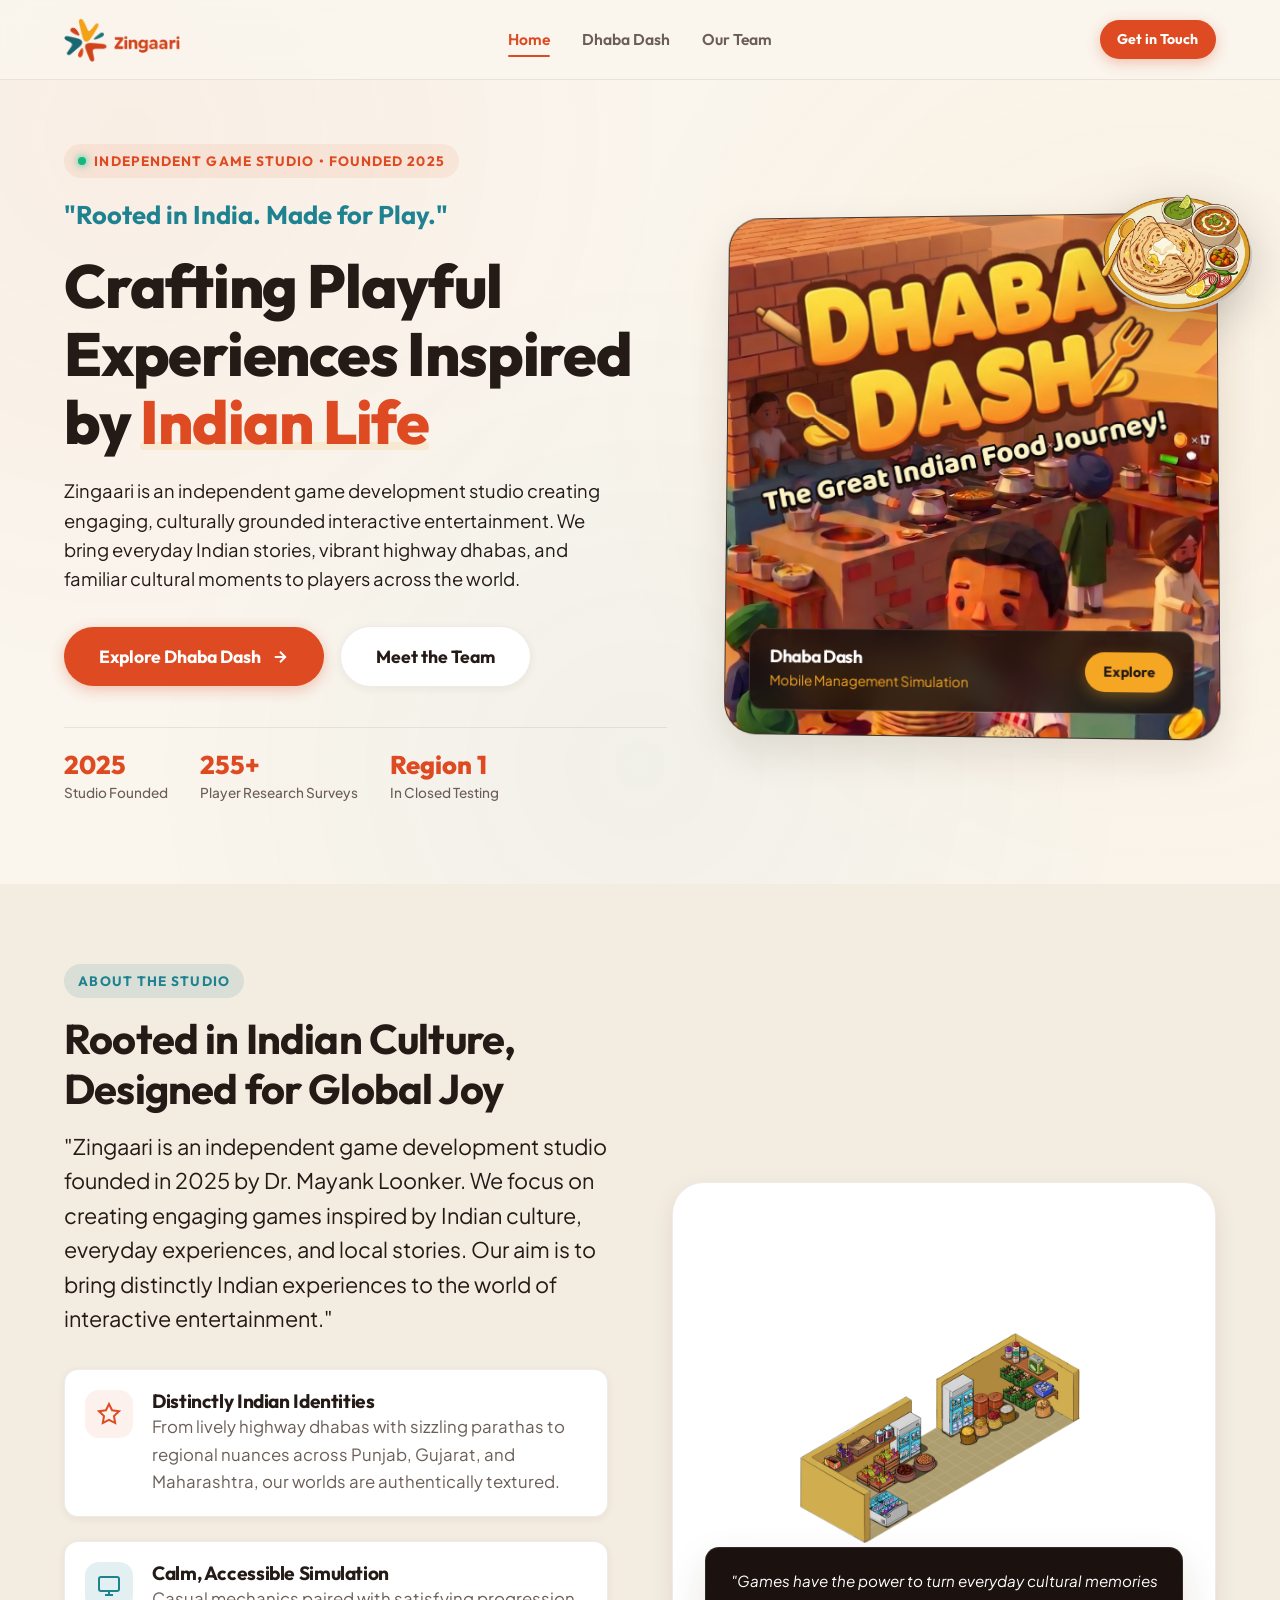
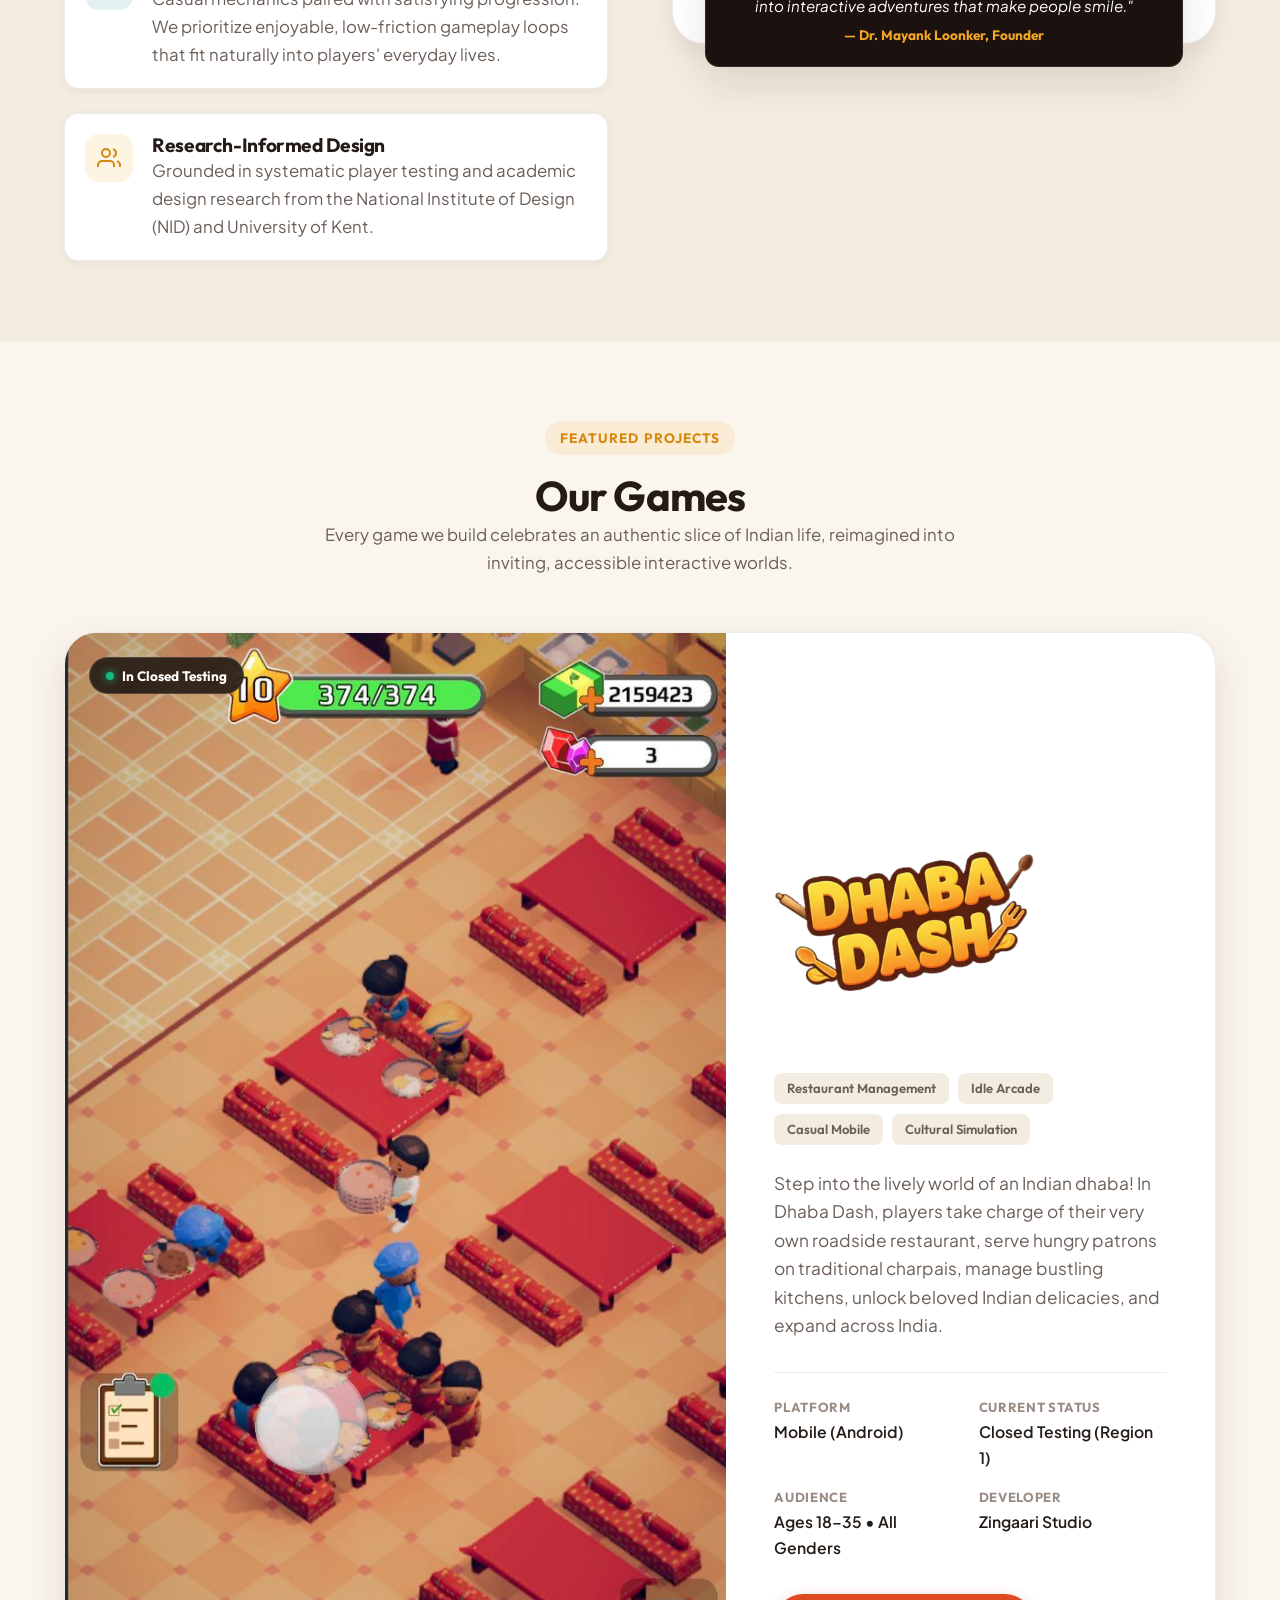
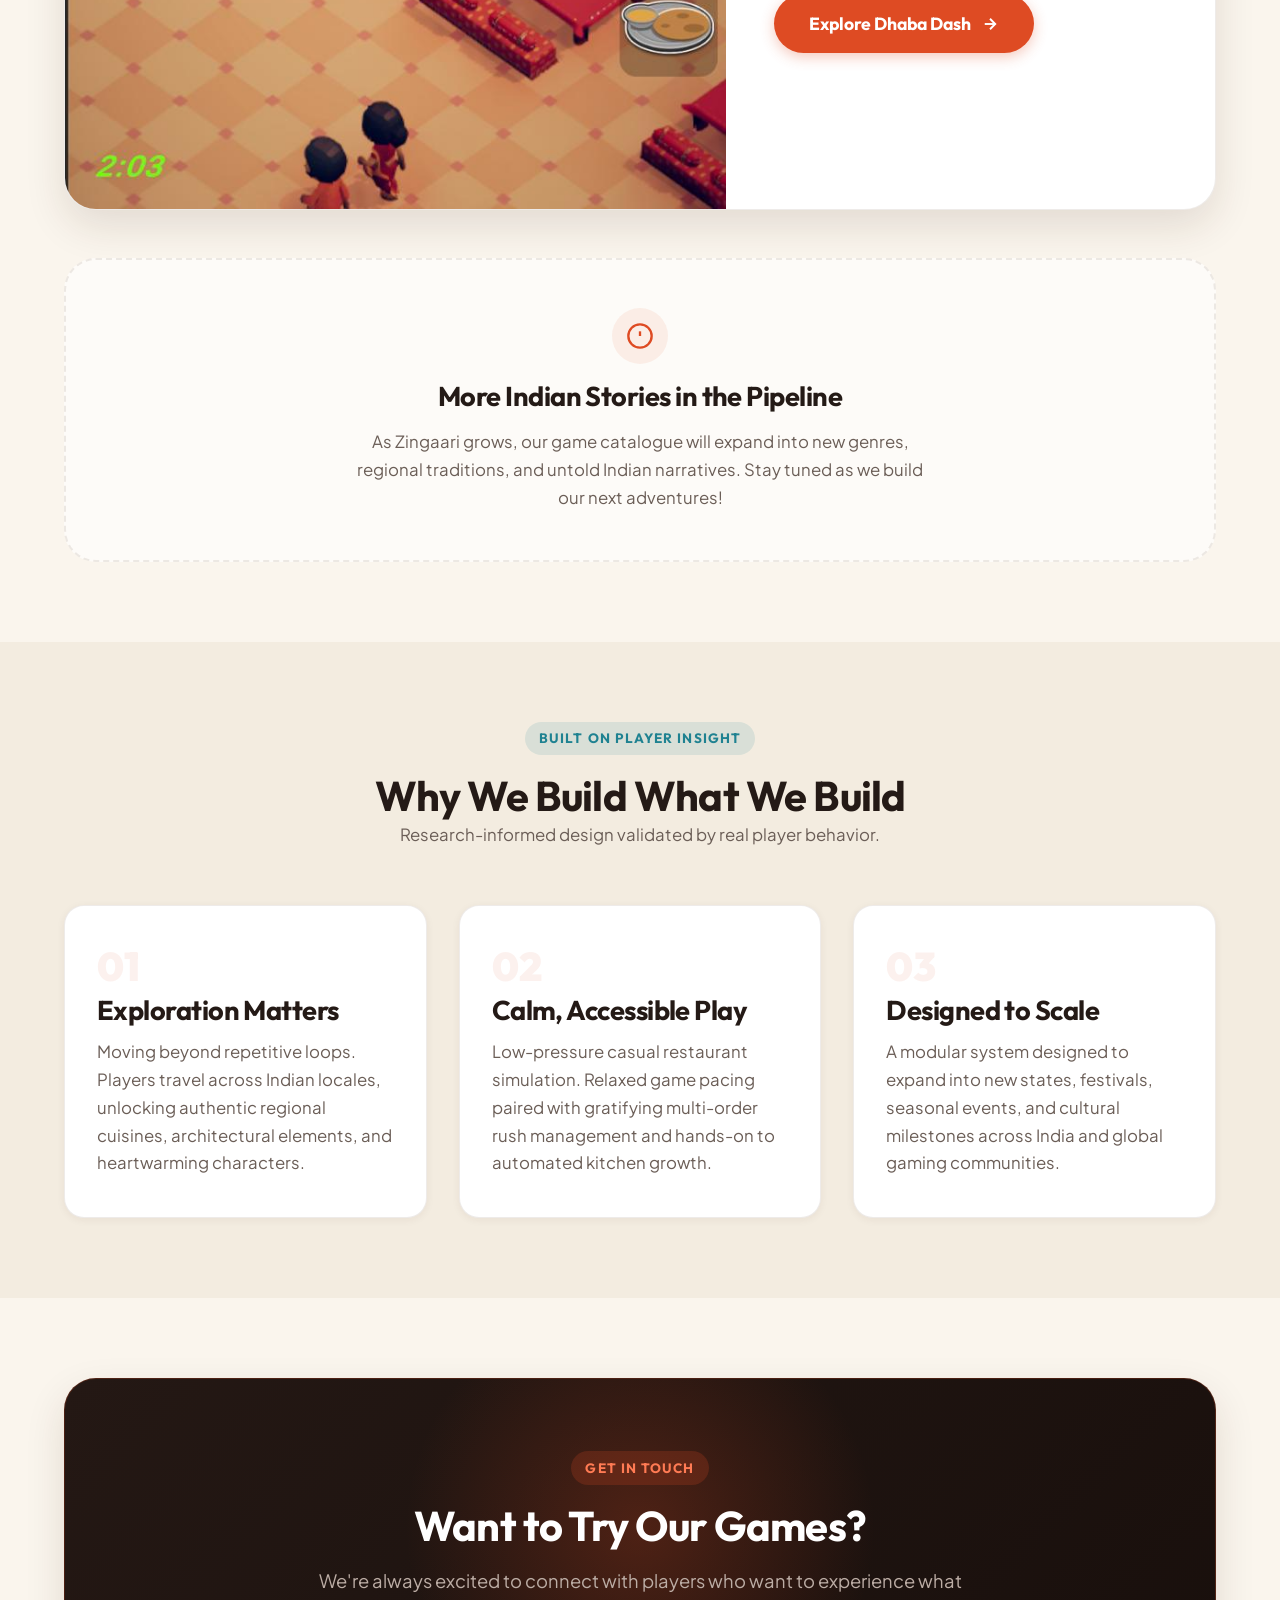
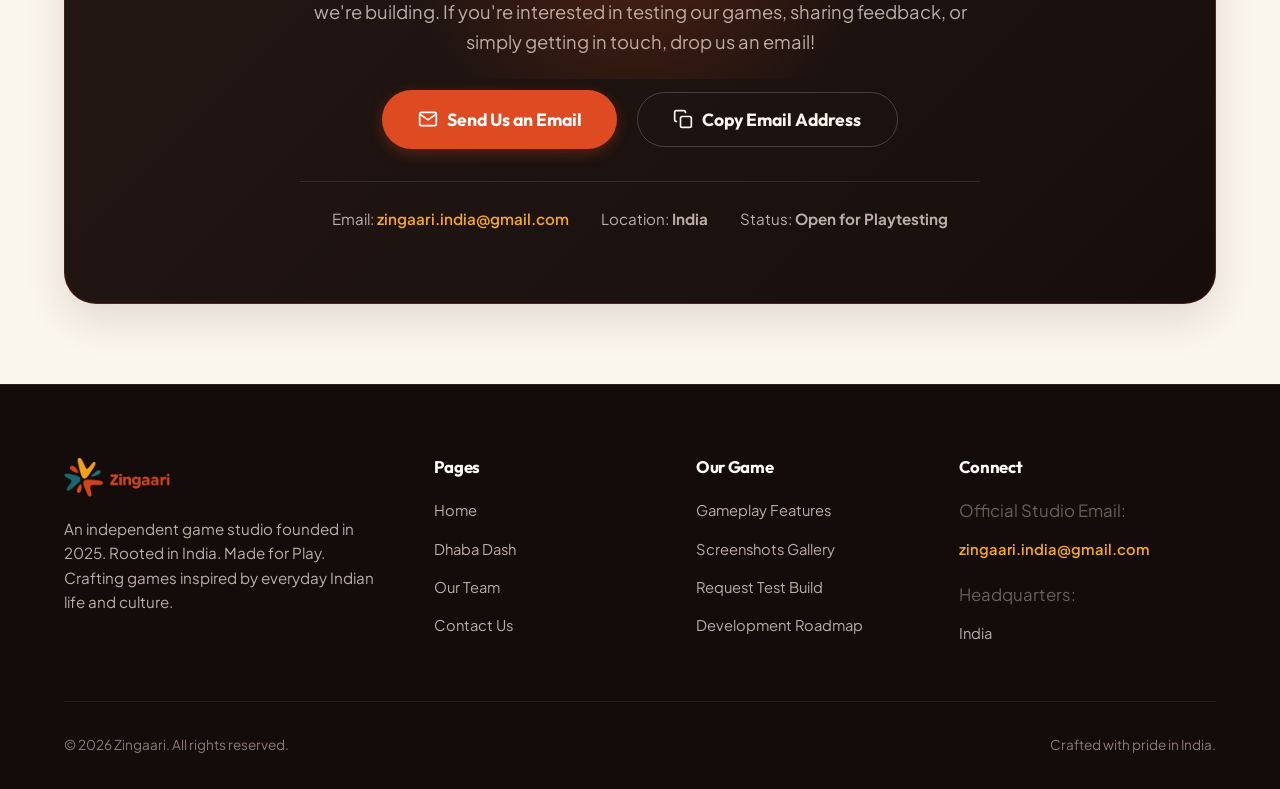
==== commit 49ab0653: "Fix contrast on Generic Casual Category card and remove phone references" ====
--- a/index.html
+++ b/index.html
@@ -318,8 +318,8 @@
 
             <div class="contact-meta-row">
               <div>Email: <a href="mailto:zingaari.india@gmail.com" class="meta-link">zingaari.india@gmail.com</a></div>
-              <div>Phone: <a href="tel:+919609042762" class="meta-link">+91 9609042762</a></div>
               <div>Location: <strong>India</strong></div>
+              <div>Status: <strong>Open for Playtesting</strong></div>
             </div>
           </div>
         </div>
@@ -363,8 +363,8 @@
           <div class="footer-contact-info">
             <p>Official Studio Email:</p>
             <a href="mailto:zingaari.india@gmail.com">zingaari.india@gmail.com</a>
-            <p style="margin-top: 0.5rem;">Telephone:</p>
-            <a href="tel:+919609042762">+91 9609042762</a>
+            <p style="margin-top: 0.5rem;">Headquarters:</p>
+            <span style="color: var(--text-dark-muted);">India</span>
           </div>
         </div>
       </div>
--- a/assets/css/style.css
+++ b/assets/css/style.css
@@ -1244,8 +1244,27 @@
 }
 
 .comp-card-other {
-  background: var(--bg-card);
-  border: 1px solid var(--border-light);
+  background: #FFFFFF;
+  border: 1px solid rgba(0, 0, 0, 0.08);
+  color: #241A16;
+  box-shadow: 0 10px 30px rgba(0, 0, 0, 0.2);
+}
+
+.comp-card-other h3 {
+  color: #1F1512 !important;
+  font-size: 1.45rem;
+  font-weight: 800;
+  margin-bottom: 1rem;
+}
+
+.comp-card-other .comp-list li {
+  color: #4A3B33;
+  line-height: 1.55;
+}
+
+.comp-card-other .comp-list li strong {
+  color: #140C08;
+  font-weight: 700;
 }
 
 .comp-card-dhaba {
@@ -1256,7 +1275,20 @@
 }
 
 .comp-card-dhaba h3 {
-  color: var(--color-secondary);
+  color: var(--color-secondary) !important;
+  font-size: 1.45rem;
+  font-weight: 800;
+  margin-bottom: 1rem;
+}
+
+.comp-card-dhaba .comp-list li {
+  color: #E2D7D0;
+  line-height: 1.55;
+}
+
+.comp-card-dhaba .comp-list li strong {
+  color: #FFFFFF;
+  font-weight: 700;
 }
 
 .comp-list {
